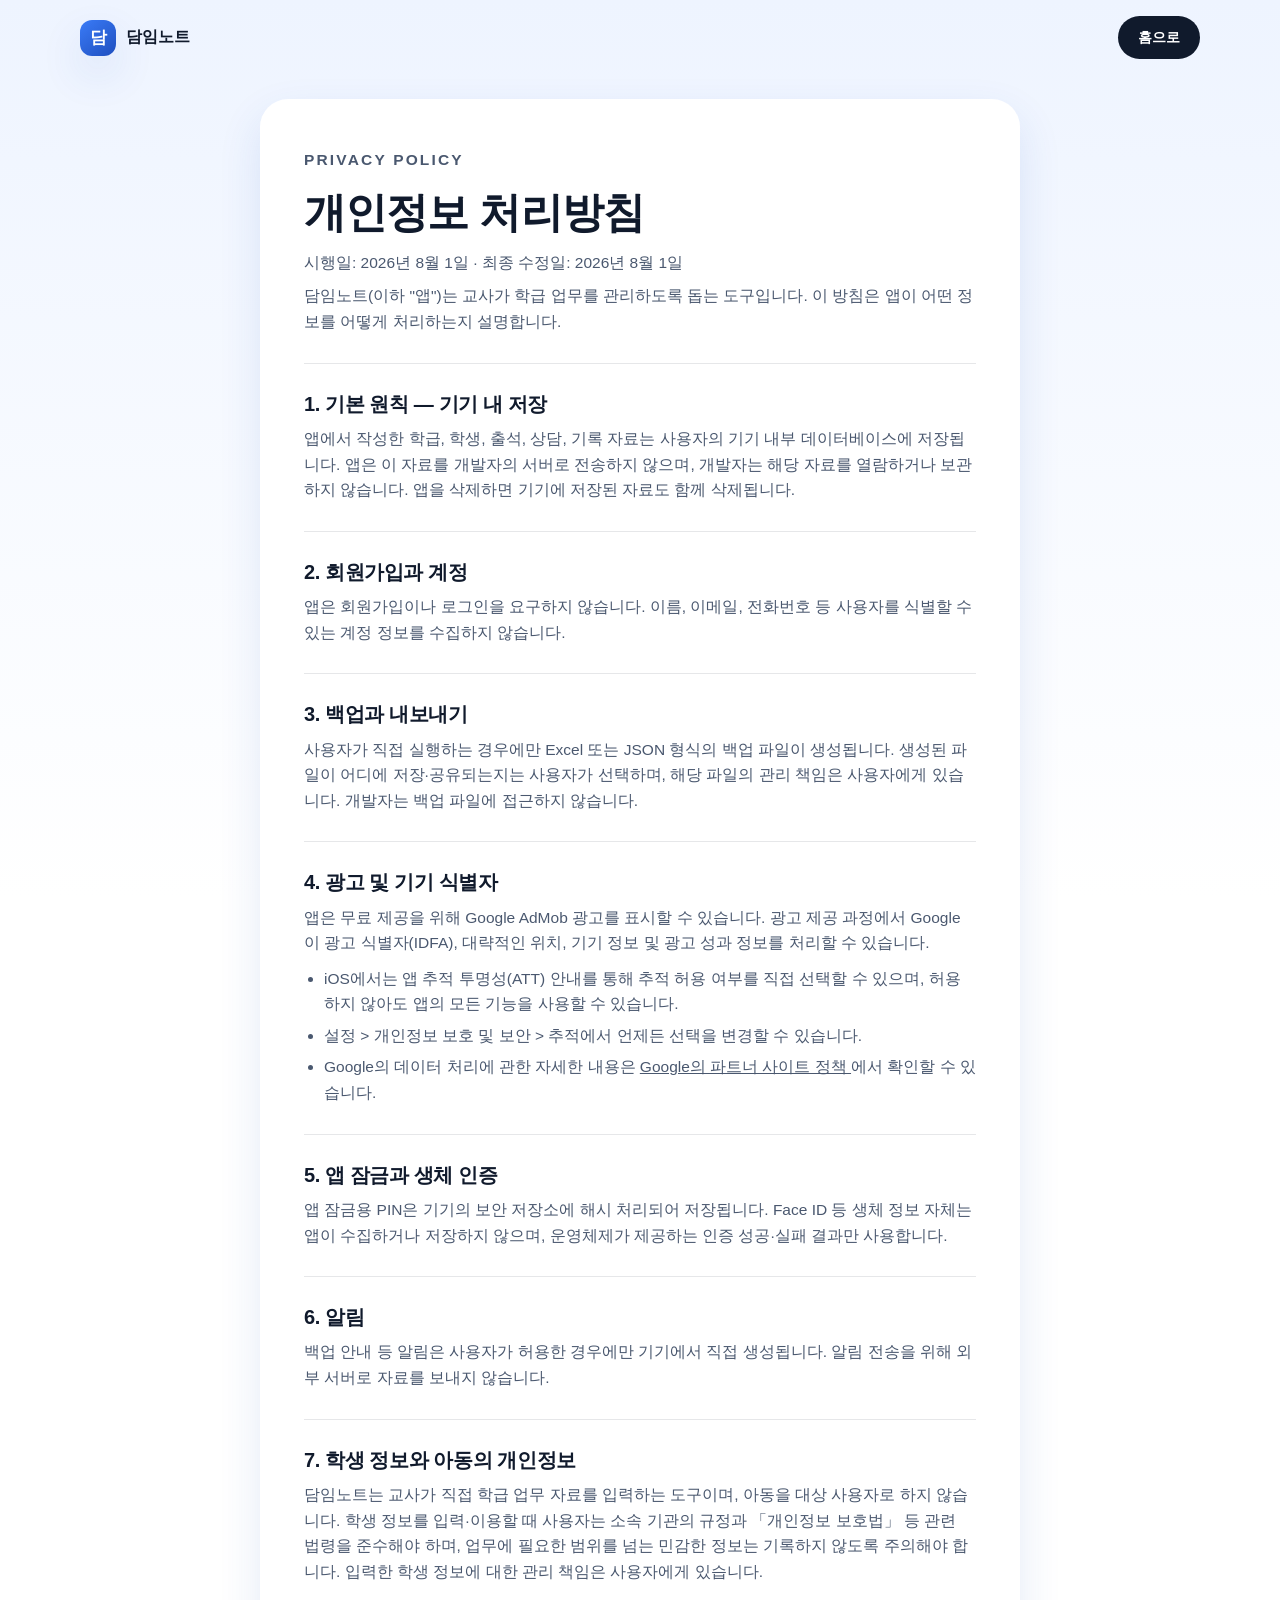
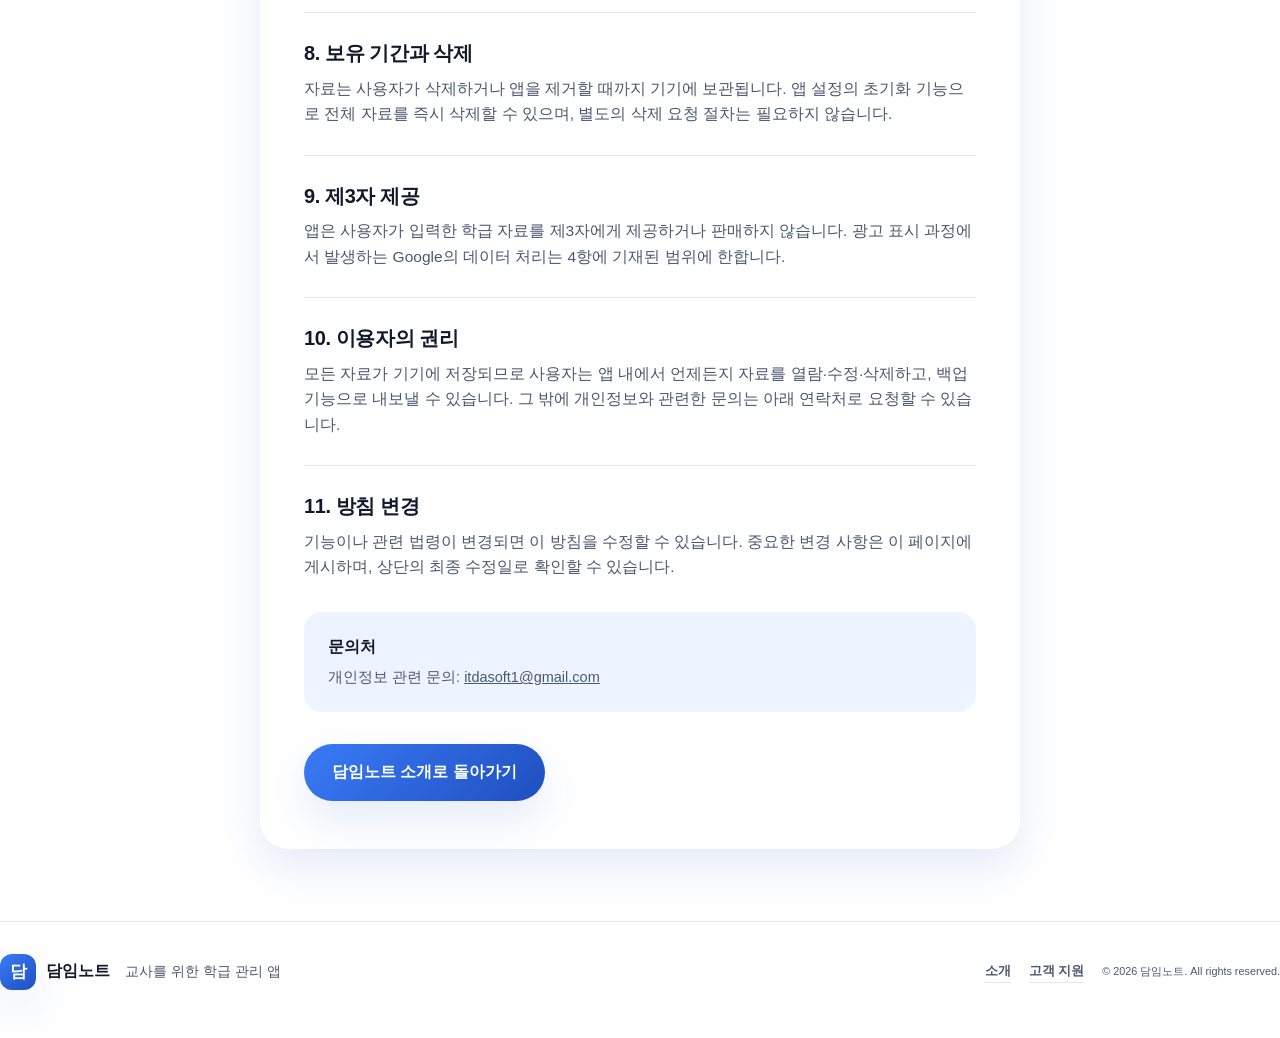
==== privacy.html @ 24513dba "담임노트 랜딩 페이지와 App Store 제출 자료 추가" ====
<!doctype html>
<html lang="ko">
  <head>
    <meta charset="utf-8" />
    <meta name="viewport" content="width=device-width, initial-scale=1" />
    <meta name="theme-color" content="#eef4ff" />
    <meta name="color-scheme" content="light" />
    <title>개인정보 처리방침 — 담임노트</title>
    <meta name="description" content="담임노트 앱의 개인정보 처리방침입니다." />
    <link rel="canonical" href="https://isaackim545.github.io/ClassManager-iOS/privacy.html" />
    <meta property="og:type" content="article" />
    <meta property="og:locale" content="ko_KR" />
    <meta property="og:title" content="개인정보 처리방침 — 담임노트" />
    <meta property="og:description" content="담임노트 앱의 개인정보 처리방침입니다." />
    <link
      rel="icon"
      href="data:image/svg+xml,%3Csvg xmlns='http://www.w3.org/2000/svg' viewBox='0 0 64 64'%3E%3Crect width='64' height='64' rx='16' fill='%233A7BF7'/%3E%3Ctext x='32' y='44' font-size='34' font-family='sans-serif' font-weight='700' fill='white' text-anchor='middle'%3E%EB%8B%B4%3C/text%3E%3C/svg%3E"
    />
    <link rel="stylesheet" href="./styles.css" />
  </head>
  <body class="legal-body">
    <a class="skip-link" href="#policy">본문으로 건너뛰기</a>

    <header class="site-header legal-header">
      <a class="brand" href="./index.html" aria-label="담임노트 홈">
        <span class="brand-mark" aria-hidden="true">담</span>
        <span class="brand-name">담임노트</span>
      </a>
      <a class="header-cta" href="./index.html">홈으로</a>
    </header>

    <main class="legal-shell" id="policy">
      <p class="eyebrow">Privacy policy</p>
      <h1>개인정보 처리방침</h1>
      <p class="legal-updated">시행일: 2026년 8월 1일 · 최종 수정일: 2026년 8월 1일</p>
      <p>
        담임노트(이하 "앱")는 교사가 학급 업무를 관리하도록 돕는 도구입니다. 이
        방침은 앱이 어떤 정보를 어떻게 처리하는지 설명합니다.
      </p>

      <section>
        <h2>1. 기본 원칙 — 기기 내 저장</h2>
        <p>
          앱에서 작성한 학급, 학생, 출석, 상담, 기록 자료는 사용자의 기기 내부
          데이터베이스에 저장됩니다. 앱은 이 자료를 개발자의 서버로 전송하지
          않으며, 개발자는 해당 자료를 열람하거나 보관하지 않습니다. 앱을
          삭제하면 기기에 저장된 자료도 함께 삭제됩니다.
        </p>
      </section>

      <section>
        <h2>2. 회원가입과 계정</h2>
        <p>
          앱은 회원가입이나 로그인을 요구하지 않습니다. 이름, 이메일, 전화번호 등
          사용자를 식별할 수 있는 계정 정보를 수집하지 않습니다.
        </p>
      </section>

      <section>
        <h2>3. 백업과 내보내기</h2>
        <p>
          사용자가 직접 실행하는 경우에만 Excel 또는 JSON 형식의 백업 파일이
          생성됩니다. 생성된 파일이 어디에 저장·공유되는지는 사용자가 선택하며,
          해당 파일의 관리 책임은 사용자에게 있습니다. 개발자는 백업 파일에
          접근하지 않습니다.
        </p>
      </section>

      <section>
        <h2>4. 광고 및 기기 식별자</h2>
        <p>
          앱은 무료 제공을 위해 Google AdMob 광고를 표시할 수 있습니다. 광고
          제공 과정에서 Google이 광고 식별자(IDFA), 대략적인 위치, 기기 정보 및
          광고 성과 정보를 처리할 수 있습니다.
        </p>
        <ul>
          <li>
            iOS에서는 앱 추적 투명성(ATT) 안내를 통해 추적 허용 여부를 직접
            선택할 수 있으며, 허용하지 않아도 앱의 모든 기능을 사용할 수
            있습니다.
          </li>
          <li>
            설정 &gt; 개인정보 보호 및 보안 &gt; 추적에서 언제든 선택을 변경할 수
            있습니다.
          </li>
          <li>
            Google의 데이터 처리에 관한 자세한 내용은
            <a href="https://policies.google.com/technologies/partner-sites">
              Google의 파트너 사이트 정책
            </a>
            에서 확인할 수 있습니다.
          </li>
        </ul>
      </section>

      <section>
        <h2>5. 앱 잠금과 생체 인증</h2>
        <p>
          앱 잠금용 PIN은 기기의 보안 저장소에 해시 처리되어 저장됩니다. Face ID
          등 생체 정보 자체는 앱이 수집하거나 저장하지 않으며, 운영체제가
          제공하는 인증 성공·실패 결과만 사용합니다.
        </p>
      </section>

      <section>
        <h2>6. 알림</h2>
        <p>
          백업 안내 등 알림은 사용자가 허용한 경우에만 기기에서 직접 생성됩니다.
          알림 전송을 위해 외부 서버로 자료를 보내지 않습니다.
        </p>
      </section>

      <section>
        <h2>7. 학생 정보와 아동의 개인정보</h2>
        <p>
          담임노트는 교사가 직접 학급 업무 자료를 입력하는 도구이며, 아동을 대상
          사용자로 하지 않습니다. 학생 정보를 입력·이용할 때 사용자는 소속 기관의
          규정과 「개인정보 보호법」 등 관련 법령을 준수해야 하며, 업무에 필요한
          범위를 넘는 민감한 정보는 기록하지 않도록 주의해야 합니다. 입력한 학생
          정보에 대한 관리 책임은 사용자에게 있습니다.
        </p>
      </section>

      <section>
        <h2>8. 보유 기간과 삭제</h2>
        <p>
          자료는 사용자가 삭제하거나 앱을 제거할 때까지 기기에 보관됩니다. 앱
          설정의 초기화 기능으로 전체 자료를 즉시 삭제할 수 있으며, 별도의 삭제
          요청 절차는 필요하지 않습니다.
        </p>
      </section>

      <section>
        <h2>9. 제3자 제공</h2>
        <p>
          앱은 사용자가 입력한 학급 자료를 제3자에게 제공하거나 판매하지
          않습니다. 광고 표시 과정에서 발생하는 Google의 데이터 처리는 4항에
          기재된 범위에 한합니다.
        </p>
      </section>

      <section>
        <h2>10. 이용자의 권리</h2>
        <p>
          모든 자료가 기기에 저장되므로 사용자는 앱 내에서 언제든지 자료를
          열람·수정·삭제하고, 백업 기능으로 내보낼 수 있습니다. 그 밖에 개인정보와
          관련한 문의는 아래 연락처로 요청할 수 있습니다.
        </p>
      </section>

      <section>
        <h2>11. 방침 변경</h2>
        <p>
          기능이나 관련 법령이 변경되면 이 방침을 수정할 수 있습니다. 중요한 변경
          사항은 이 페이지에 게시하며, 상단의 최종 수정일로 확인할 수 있습니다.
        </p>
      </section>

      <aside class="legal-note">
        <strong>문의처</strong>
        <p>
          개인정보 관련 문의: <a href="mailto:itdasoft1@gmail.com">itdasoft1@gmail.com</a>
        </p>
      </aside>

      <a class="button button-primary legal-back" href="./index.html">
        담임노트 소개로 돌아가기
      </a>
    </main>

    <footer class="site-footer">
      <div class="brand">
        <span class="brand-mark" aria-hidden="true">담</span>
        <span class="brand-name">담임노트</span>
      </div>
      <p class="footer-tagline">교사를 위한 학급 관리 앱</p>
      <div class="footer-meta">
        <a href="./index.html">소개</a>
        <a href="./support.html">고객 지원</a>
        <small>© 2026 담임노트. All rights reserved.</small>
      </div>
    </footer>
  </body>
</html>
---- styles.css ----
/* 담임노트 랜딩 페이지 — 외부 리소스 의존 없음 */

:root {
  --blue: #3a7bf7;
  --blue-dark: #1f4fbf;
  --blue-soft: #eef4ff;
  --mint: #35c6a8;
  --lilac: #8b7cf6;
  --ink: #101a2c;
  --ink-soft: #4a586f;
  --line: rgba(16, 26, 44, 0.1);
  --white: #ffffff;
  --radius-lg: 28px;
  --radius-md: 18px;
  --shadow-soft: 0 18px 44px rgba(31, 79, 191, 0.12);
  --shadow-lift: 0 26px 60px rgba(31, 79, 191, 0.18);
  --shell: min(1120px, 100% - 48px);
}

* {
  box-sizing: border-box;
}

html {
  scroll-behavior: smooth;
}

body {
  margin: 0;
  color: var(--ink);
  background: linear-gradient(180deg, var(--blue-soft) 0%, #ffffff 42%, #f7f9ff 100%);
  font-family:
    'Pretendard', 'Apple SD Gothic Neo', -apple-system, BlinkMacSystemFont, 'Segoe UI',
    'Noto Sans KR', 'Malgun Gothic', sans-serif;
  line-height: 1.65;
  -webkit-font-smoothing: antialiased;
}

body.menu-open {
  overflow: hidden;
}

img {
  max-width: 100%;
}

h1,
h2,
h3 {
  margin: 0;
  line-height: 1.22;
  letter-spacing: -0.02em;
  font-weight: 700;
}

p {
  margin: 0;
}

a {
  color: inherit;
}

em {
  font-style: normal;
  color: var(--blue);
}

.visually-hidden {
  position: absolute;
  width: 1px;
  height: 1px;
  margin: -1px;
  padding: 0;
  overflow: hidden;
  clip: rect(0 0 0 0);
  white-space: nowrap;
  border: 0;
}

.skip-link {
  position: fixed;
  z-index: 100;
  top: 12px;
  left: 12px;
  padding: 10px 16px;
  border-radius: 10px;
  color: #fff;
  background: var(--blue-dark);
  text-decoration: none;
  font-weight: 600;
  transform: translateY(-160%);
  transition: transform 0.2s ease;
}

.skip-link:focus-visible {
  transform: translateY(0);
}

:focus-visible {
  outline: 3px solid var(--blue-dark);
  outline-offset: 3px;
  border-radius: 6px;
}

.shell {
  width: var(--shell);
  margin-inline: auto;
}

/* ---------- header ---------- */

.site-header {
  position: sticky;
  top: 0;
  z-index: 50;
  display: flex;
  align-items: center;
  gap: 20px;
  width: var(--shell);
  margin: 0 auto;
  padding: 16px 0;
  background: transparent;
  transition: background 0.25s ease, box-shadow 0.25s ease, padding 0.25s ease;
}

.site-header.is-scrolled {
  padding: 10px 20px;
  margin-top: 8px;
  border-radius: 999px;
  background: rgba(255, 255, 255, 0.86);
  backdrop-filter: blur(14px);
  box-shadow: 0 10px 30px rgba(16, 26, 44, 0.08);
}

.brand {
  display: inline-flex;
  align-items: center;
  gap: 10px;
  font-weight: 700;
  text-decoration: none;
  letter-spacing: -0.01em;
}

.brand-mark {
  display: grid;
  place-items: center;
  width: 36px;
  height: 36px;
  border-radius: 12px;
  color: #fff;
  background: linear-gradient(140deg, var(--blue) 0%, var(--blue-dark) 100%);
  font-size: 17px;
  box-shadow: var(--shadow-soft);
}

.site-nav {
  display: flex;
  gap: 26px;
  margin-left: auto;
  font-size: 15px;
  font-weight: 500;
  color: var(--ink-soft);
}

.site-nav a {
  text-decoration: none;
  padding-bottom: 2px;
  border-bottom: 2px solid transparent;
  transition: color 0.2s ease, border-color 0.2s ease;
}

.site-nav a:hover {
  color: var(--blue);
  border-color: var(--blue);
}

.header-cta {
  padding: 10px 20px;
  border-radius: 999px;
  color: #fff;
  background: var(--ink);
  font-size: 14px;
  font-weight: 600;
  text-decoration: none;
  white-space: nowrap;
  transition: transform 0.2s ease, background 0.2s ease;
}

.header-cta:hover {
  background: var(--blue-dark);
  transform: translateY(-1px);
}

.menu-toggle {
  display: none;
  flex-direction: column;
  justify-content: center;
  gap: 6px;
  width: 42px;
  height: 42px;
  padding: 0 10px;
  border: 1px solid var(--line);
  border-radius: 12px;
  background: rgba(255, 255, 255, 0.7);
  cursor: pointer;
}

.menu-toggle span {
  display: block;
  height: 2px;
  border-radius: 2px;
  background: var(--ink);
  transition: transform 0.2s ease, opacity 0.2s ease;
}

.menu-toggle[aria-expanded='true'] span:first-child {
  transform: translateY(4px) rotate(45deg);
}

.menu-toggle[aria-expanded='true'] span:last-child {
  transform: translateY(-4px) rotate(-45deg);
}

.mobile-menu {
  position: absolute;
  top: calc(100% + 8px);
  left: 0;
  right: 0;
  display: flex;
  flex-direction: column;
  gap: 4px;
  padding: 12px;
  border-radius: 20px;
  background: #fff;
  box-shadow: var(--shadow-lift);
}

.mobile-menu[hidden] {
  display: none;
}

.mobile-menu a {
  padding: 12px 14px;
  border-radius: 12px;
  font-weight: 600;
  text-decoration: none;
}

.mobile-menu a:hover {
  background: var(--blue-soft);
}

.mobile-menu .mobile-cta {
  margin-top: 4px;
  color: #fff;
  background: var(--ink);
  text-align: center;
}

/* ---------- shared bits ---------- */

.eyebrow {
  margin-bottom: 14px;
  color: var(--blue);
  font-size: 13px;
  font-weight: 700;
  letter-spacing: 0.14em;
  text-transform: uppercase;
}

.lead,
.section-description {
  color: var(--ink-soft);
  font-size: 17px;
}

.button {
  display: inline-flex;
  align-items: center;
  gap: 8px;
  padding: 15px 28px;
  border-radius: 999px;
  font-weight: 600;
  text-decoration: none;
  transition: transform 0.2s ease, box-shadow 0.2s ease, background 0.2s ease;
}

.button-primary {
  color: #fff;
  background: linear-gradient(135deg, var(--blue) 0%, var(--blue-dark) 100%);
  box-shadow: var(--shadow-soft);
}

.button-primary:hover {
  transform: translateY(-2px);
  box-shadow: var(--shadow-lift);
}

.button-light {
  color: var(--ink);
  background: #fff;
  box-shadow: var(--shadow-soft);
}

.button-light:hover {
  transform: translateY(-2px);
}

.text-link {
  display: inline-flex;
  align-items: center;
  gap: 6px;
  color: var(--blue-dark);
  font-weight: 600;
  text-decoration: none;
  border-bottom: 2px solid rgba(58, 123, 247, 0.3);
  padding-bottom: 2px;
}

.text-link:hover {
  border-color: var(--blue);
}

.arrow {
  transition: transform 0.2s ease;
}

.button:hover .arrow,
.text-link:hover .arrow {
  transform: translateX(3px);
}

.reveal {
  opacity: 0;
  transform: translateY(26px);
  transition: opacity 0.6s ease, transform 0.6s ease;
}

.reveal.is-visible,
.no-js .reveal {
  opacity: 1;
  transform: none;
}

/* ---------- hero ---------- */

.hero {
  display: grid;
  grid-template-columns: 1.05fr 0.95fr;
  align-items: center;
  gap: 56px;
  padding: 72px 0 96px;
}

.hero h1 {
  font-size: clamp(40px, 6vw, 68px);
  margin-bottom: 22px;
}

.hero h1 .accent {
  color: var(--blue);
}

.hero .lead {
  max-width: 30em;
}

.hero-actions {
  display: flex;
  flex-wrap: wrap;
  align-items: center;
  gap: 16px;
  margin: 32px 0 30px;
  scroll-margin-top: 100px;
}

.action-note {
  color: var(--ink-soft);
  font-size: 14px;
}

.hero-proof {
  display: flex;
  flex-wrap: wrap;
  gap: 12px;
  margin: 0;
  padding: 0;
  list-style: none;
}

.hero-proof li {
  display: inline-flex;
  align-items: center;
  gap: 8px;
  padding: 9px 16px;
  border: 1px solid var(--line);
  border-radius: 999px;
  background: rgba(255, 255, 255, 0.7);
  font-size: 14px;
  color: var(--ink-soft);
}

.hero-proof b {
  color: var(--blue);
}

/* phone mockup */

.hero-visual {
  position: relative;
  display: grid;
  place-items: center;
  min-height: 560px;
}

.glow {
  position: absolute;
  inset: 8% 4%;
  border-radius: 50%;
  background: radial-gradient(circle at 50% 40%, rgba(58, 123, 247, 0.32), transparent 66%);
  filter: blur(18px);
}

.phone {
  position: relative;
  width: 290px;
  padding: 12px;
  border-radius: 44px;
  background: linear-gradient(160deg, #1b2740 0%, #0d1424 100%);
  box-shadow: var(--shadow-lift);
}

.phone-notch {
  position: absolute;
  top: 18px;
  left: 50%;
  transform: translateX(-50%);
  width: 96px;
  height: 22px;
  border-radius: 999px;
  background: #0d1424;
  z-index: 2;
}

.phone-screen {
  position: relative;
  height: 520px;
  padding: 52px 20px 20px;
  border-radius: 34px;
  background: linear-gradient(180deg, #f4f8ff 0%, #ffffff 40%);
  overflow: hidden;
}

.mock-date {
  color: var(--ink-soft);
  font-size: 12px;
}

.mock-title {
  margin: 2px 0 16px;
  font-size: 22px;
  font-weight: 700;
}

.mock-stats {
  display: flex;
  gap: 8px;
  margin-bottom: 18px;
}

.mock-stat {
  flex: 1;
  display: flex;
  flex-direction: column;
  padding: 12px 10px;
  border-radius: 16px;
  background: var(--blue-soft);
  font-size: 11px;
  color: var(--ink-soft);
}

.mock-stat b {
  font-size: 19px;
  color: var(--blue-dark);
}

.mock-card {
  display: flex;
  align-items: center;
  gap: 12px;
  margin-bottom: 10px;
  padding: 14px;
  border: 1px solid var(--line);
  border-radius: 16px;
  background: #fff;
  box-shadow: 0 6px 16px rgba(16, 26, 44, 0.05);
}

.mock-card span:last-child {
  display: flex;
  flex-direction: column;
}

.mock-card strong {
  font-size: 13px;
}

.mock-card small {
  color: var(--ink-soft);
  font-size: 11px;
}

.mock-dot {
  width: 34px;
  height: 34px;
  border-radius: 12px;
  background: var(--blue);
  flex: none;
}

.mock-dot.blue {
  background: var(--blue);
}

.mock-dot.mint {
  background: var(--mint);
}

.mock-dot.lilac {
  background: var(--lilac);
}

.mock-tabs {
  position: absolute;
  left: 20px;
  right: 20px;
  bottom: 18px;
  display: flex;
  justify-content: space-between;
  padding: 12px 16px;
  border-radius: 20px;
  background: #fff;
  box-shadow: 0 -4px 18px rgba(16, 26, 44, 0.07);
}

.mock-tabs span {
  width: 22px;
  height: 6px;
  border-radius: 999px;
  background: #dfe6f3;
}

.mock-tabs span.is-active {
  background: var(--blue);
}

.float {
  position: absolute;
  display: flex;
  align-items: center;
  gap: 10px;
  padding: 12px 16px;
  border-radius: 16px;
  background: rgba(255, 255, 255, 0.94);
  backdrop-filter: blur(8px);
  box-shadow: var(--shadow-soft);
  animation: bob 5s ease-in-out infinite;
}

.float span:last-child {
  display: flex;
  flex-direction: column;
}

.float strong {
  font-size: 13px;
}

.float small {
  color: var(--ink-soft);
  font-size: 11px;
}

.float-icon {
  display: grid;
  place-items: center;
  width: 30px;
  height: 30px;
  border-radius: 10px;
  color: #fff;
  background: var(--blue);
  font-size: 14px;
}

.float-icon.mint {
  background: var(--mint);
}

.float-top {
  top: 8%;
  right: 0;
}

.float-bottom {
  bottom: 8%;
  left: 0;
  animation-delay: 1.2s;
}

@keyframes bob {
  0%,
  100% {
    transform: translateY(0);
  }
  50% {
    transform: translateY(-10px);
  }
}

/* ---------- intro ---------- */

.intro {
  display: grid;
  grid-template-columns: 1fr 1fr;
  gap: 48px;
  align-items: end;
  padding: 40px 0 24px;
}

.intro h2 {
  font-size: clamp(30px, 3.6vw, 44px);
}

/* ---------- features ---------- */

.features {
  display: grid;
  grid-template-columns: repeat(3, 1fr);
  gap: 22px;
  padding: 56px 0;
}

.card {
  position: relative;
  padding: 34px 28px 30px;
  border-radius: var(--radius-lg);
  background: #fff;
  box-shadow: var(--shadow-soft);
  transition: transform 0.25s ease, box-shadow 0.25s ease;
}

.card:hover {
  transform: translateY(-5px);
  box-shadow: var(--shadow-lift);
}

.card h3 {
  margin: 18px 0 10px;
  font-size: 21px;
}

.card p {
  color: var(--ink-soft);
  font-size: 15px;
}

.card-number {
  position: absolute;
  top: 24px;
  right: 26px;
  font-size: 13px;
  font-weight: 700;
  color: rgba(16, 26, 44, 0.22);
}

.card-icon {
  display: grid;
  place-items: center;
  width: 52px;
  height: 52px;
  border-radius: 18px;
  font-size: 22px;
  color: #fff;
}

.card-blue .card-icon {
  background: linear-gradient(140deg, var(--blue), var(--blue-dark));
}

.card-lilac .card-icon {
  background: linear-gradient(140deg, #a99bff, var(--lilac));
}

.card-mint .card-icon {
  background: linear-gradient(140deg, #5fd9bf, var(--mint));
}

/* ---------- panels ---------- */

.panels {
  display: grid;
  grid-template-columns: 1fr 1fr;
  gap: 22px;
  padding: 40px 0 56px;
}

.panel {
  position: relative;
  padding: 44px 38px;
  border-radius: var(--radius-lg);
  overflow: hidden;
}

.panel h2 {
  margin-bottom: 16px;
  font-size: clamp(26px, 2.6vw, 34px);
}

.panel p {
  font-size: 15px;
}

.panel-dark {
  color: #fff;
  background: linear-gradient(150deg, #1f2f4d 0%, #101a2c 100%);
}

.panel-dark .eyebrow {
  color: #8fb6ff;
}

.panel-dark em {
  color: #8fb6ff;
}

.panel-dark p {
  color: rgba(255, 255, 255, 0.76);
}

.panel-doodle {
  position: absolute;
  right: 26px;
  bottom: 18px;
  font-size: 30px;
  letter-spacing: 8px;
  color: rgba(255, 255, 255, 0.16);
}

.panel-light {
  background: #fff;
  box-shadow: var(--shadow-soft);
}

.panel-light p {
  color: var(--ink-soft);
}

.badges {
  display: flex;
  flex-wrap: wrap;
  gap: 8px;
  margin-top: 22px;
}

.badges span {
  padding: 7px 14px;
  border-radius: 999px;
  background: var(--blue-soft);
  color: var(--blue-dark);
  font-size: 13px;
  font-weight: 600;
}

/* ---------- trust ---------- */

.trust {
  display: grid;
  grid-template-columns: 1fr 1fr;
  gap: 48px;
  padding: 56px 0;
  scroll-margin-top: 100px;
}

.trust h2 {
  font-size: clamp(28px, 3.2vw, 40px);
}

.trust-copy {
  display: flex;
  flex-direction: column;
  align-items: flex-start;
  gap: 20px;
  color: var(--ink-soft);
  font-size: 16px;
}

/* ---------- closing ---------- */

.closing {
  display: grid;
  justify-items: center;
  gap: 24px;
  margin: 40px auto 72px;
  padding: 72px 32px;
  border-radius: 36px;
  text-align: center;
  color: #fff;
  background: linear-gradient(140deg, var(--blue) 0%, var(--blue-dark) 100%);
  box-shadow: var(--shadow-lift);
}

.closing .eyebrow,
.closing em {
  color: rgba(255, 255, 255, 0.78);
}

.closing h2 {
  font-size: clamp(30px, 4vw, 46px);
}

/* ---------- footer ---------- */

.site-footer {
  display: flex;
  flex-wrap: wrap;
  align-items: center;
  gap: 16px;
  padding: 32px 0 48px;
  border-top: 1px solid var(--line);
}

.footer-tagline {
  color: var(--ink-soft);
  font-size: 14px;
}

.footer-meta {
  display: flex;
  align-items: center;
  gap: 18px;
  margin-left: auto;
  color: var(--ink-soft);
  font-size: 13px;
}

.footer-meta a {
  font-weight: 600;
  text-decoration: none;
  border-bottom: 1px solid var(--line);
}

.footer-meta a:hover {
  color: var(--blue);
}

/* ---------- legal page ---------- */

.legal-body {
  background: linear-gradient(180deg, var(--blue-soft) 0%, #ffffff 34%);
}

.legal-header {
  justify-content: space-between;
}

.legal-shell {
  width: min(760px, 100% - 48px);
  margin: 24px auto 72px;
  padding: 48px 44px;
  border-radius: var(--radius-lg);
  background: #fff;
  box-shadow: var(--shadow-soft);
}

.legal-shell h1 {
  font-size: clamp(30px, 4vw, 42px);
}

.legal-updated {
  margin: 12px 0 8px;
  color: var(--ink-soft);
  font-size: 14px;
}

.legal-shell section {
  padding-top: 28px;
  border-top: 1px solid var(--line);
  margin-top: 28px;
}

.legal-shell h2 {
  margin-bottom: 10px;
  font-size: 20px;
}

.legal-shell p,
.legal-shell li {
  color: var(--ink-soft);
  font-size: 15.5px;
}

.legal-shell ul {
  margin: 10px 0 0;
  padding-left: 20px;
}

.legal-shell li {
  margin-bottom: 6px;
}

.legal-note {
  margin-top: 32px;
  padding: 22px 24px;
  border-radius: var(--radius-md);
  background: var(--blue-soft);
}

.legal-note strong {
  display: block;
  margin-bottom: 6px;
}

.legal-note p {
  color: var(--ink-soft);
  font-size: 14.5px;
}

.legal-back {
  margin-top: 32px;
}

/* ---------- responsive ---------- */

@media (max-width: 960px) {
  :root {
    --shell: min(1120px, 100% - 32px);
  }

  .site-header {
    position: relative;
  }

  .site-nav,
  .header-cta {
    display: none;
  }

  .menu-toggle {
    display: flex;
    margin-left: auto;
  }

  .hero,
  .intro,
  .features,
  .panels,
  .trust {
    grid-template-columns: 1fr;
  }

  .hero {
    padding: 40px 0 64px;
    gap: 40px;
  }

  .hero-visual {
    min-height: 520px;
  }

  .intro {
    gap: 20px;
    align-items: start;
  }
}

@media (max-width: 640px) {
  .legal-shell {
    padding: 32px 24px;
  }

  .panel {
    padding: 32px 24px;
  }

  .closing {
    padding: 52px 22px;
  }

  .float-top {
    right: -6px;
  }

  .float-bottom {
    left: -6px;
  }

  .footer-meta {
    margin-left: 0;
    flex-direction: column;
    align-items: flex-start;
    gap: 6px;
  }
}

@media (prefers-reduced-motion: reduce) {
  html {
    scroll-behavior: auto;
  }

  *,
  *::before,
  *::after {
    animation-duration: 0.001ms !important;
    animation-iteration-count: 1 !important;
    transition-duration: 0.001ms !important;
  }

  .reveal {
    opacity: 1;
    transform: none;
  }
}
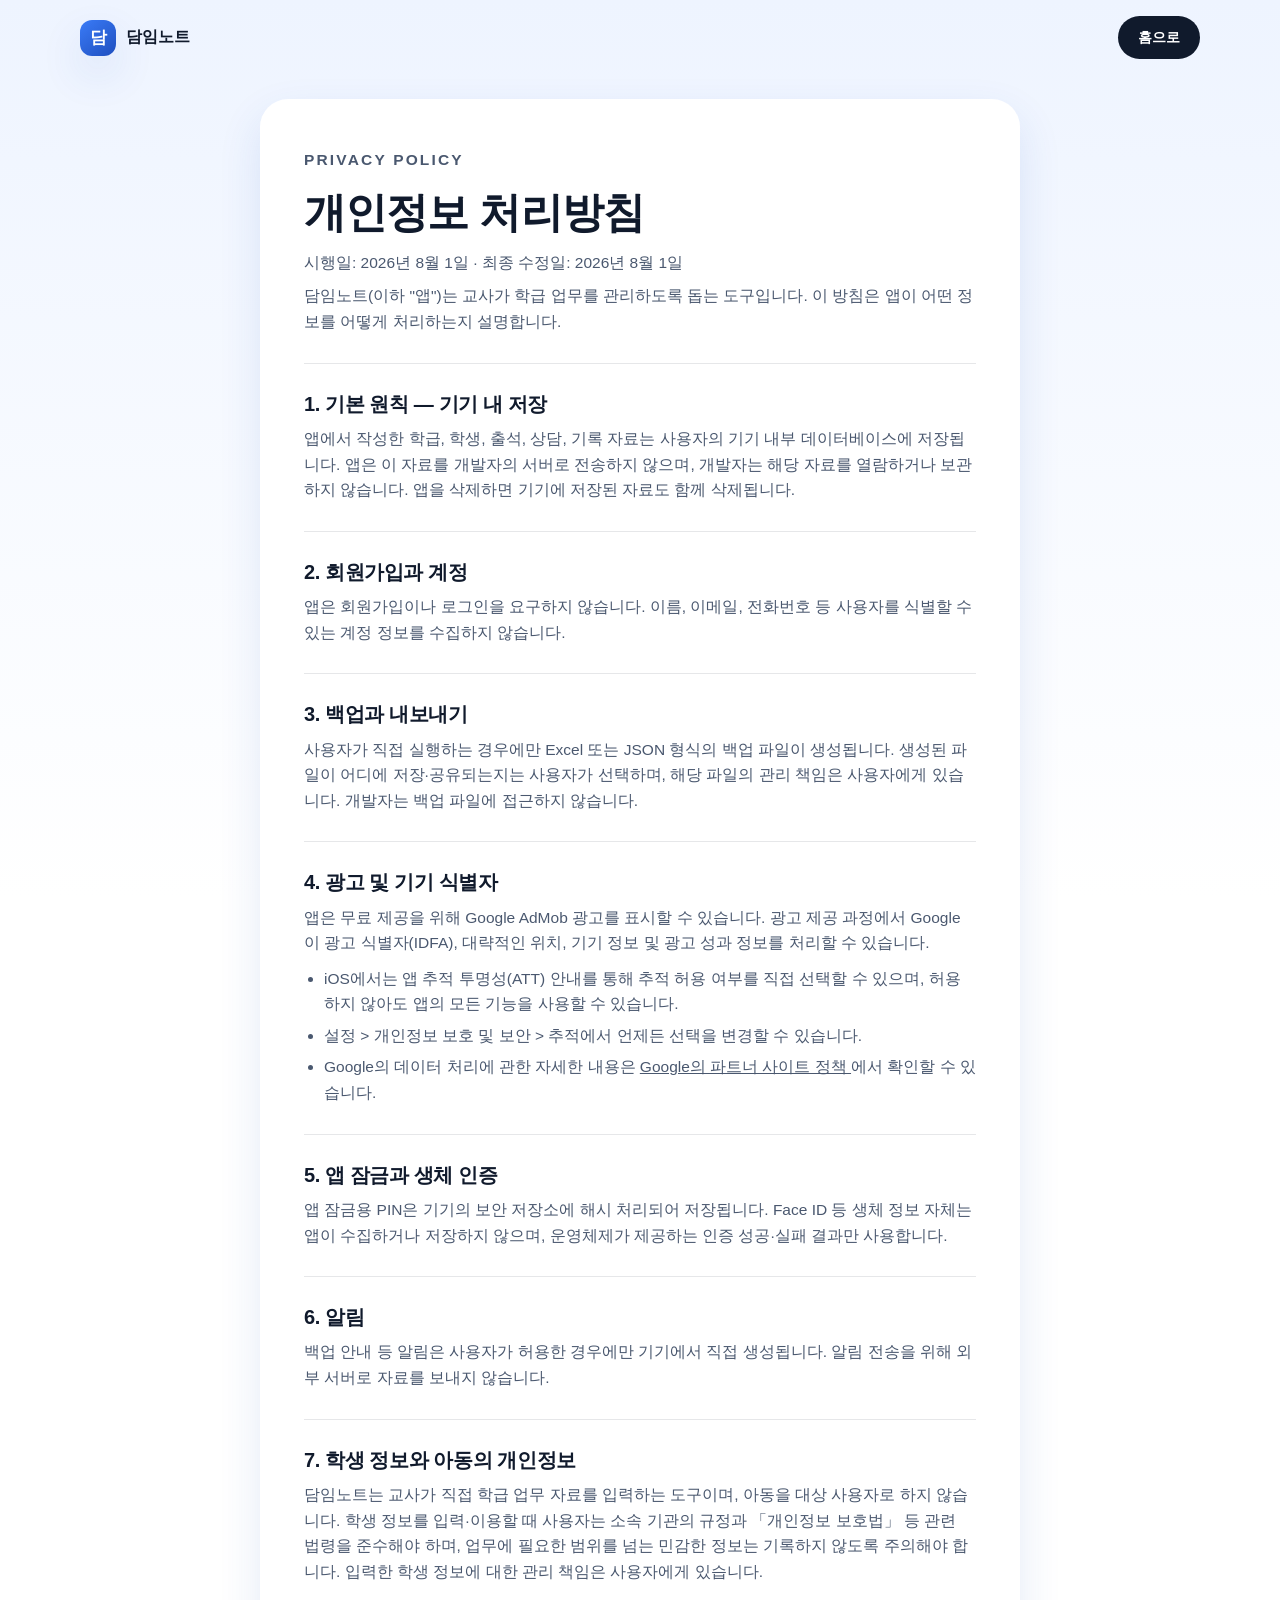
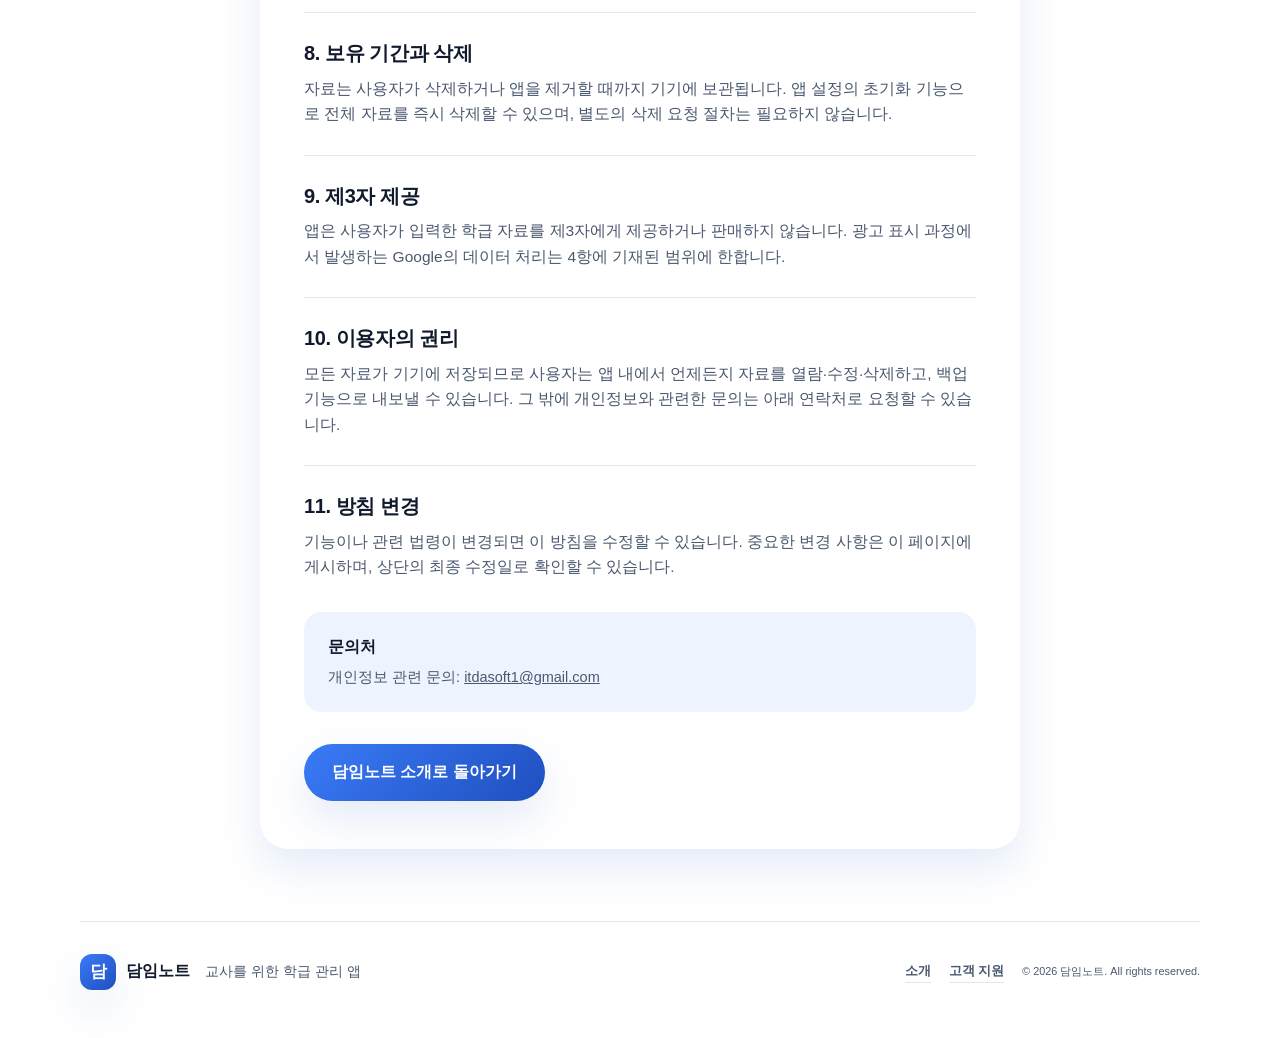
==== commit 159af0dd: "사이트 업데이트 (2026-08-01 21:32)" ====
--- a/privacy.html
+++ b/privacy.html
@@ -168,7 +168,7 @@
       </a>
     </main>
 
-    <footer class="site-footer">
+    <footer class="site-footer shell">
       <div class="brand">
         <span class="brand-mark" aria-hidden="true">담</span>
         <span class="brand-name">담임노트</span>
--- a/styles.css
+++ b/styles.css
@@ -937,10 +937,6 @@
     --shell: min(1120px, 100% - 32px);
   }
 
-  .site-header {
-    position: relative;
-  }
-
   .site-nav,
   .header-cta {
     display: none;
@@ -948,6 +944,13 @@
 
   .menu-toggle {
     display: flex;
+    margin-left: auto;
+  }
+
+  /* 처리방침·지원 페이지에는 햄버거 메뉴가 없으므로
+     모바일에서도 '홈으로' 버튼을 그대로 보여줍니다. */
+  .legal-header .header-cta {
+    display: inline-block;
     margin-left: auto;
   }
 
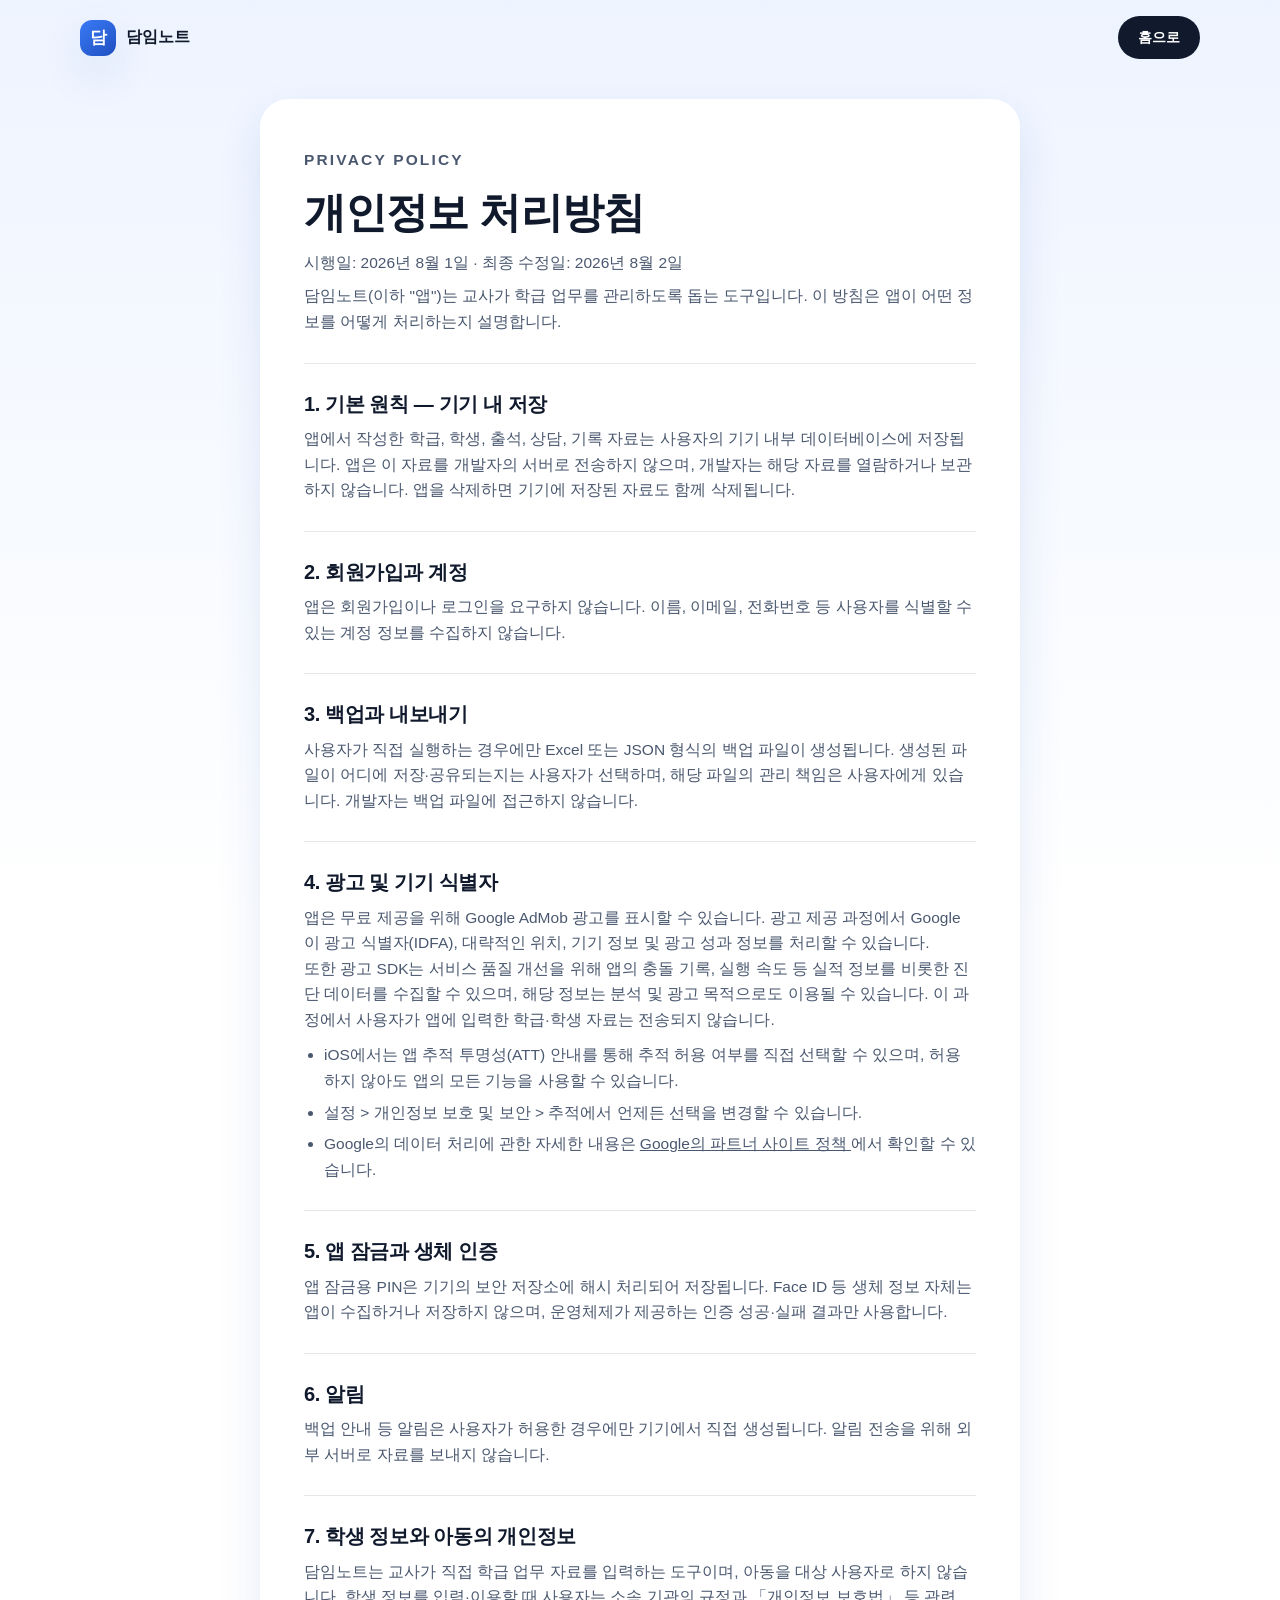
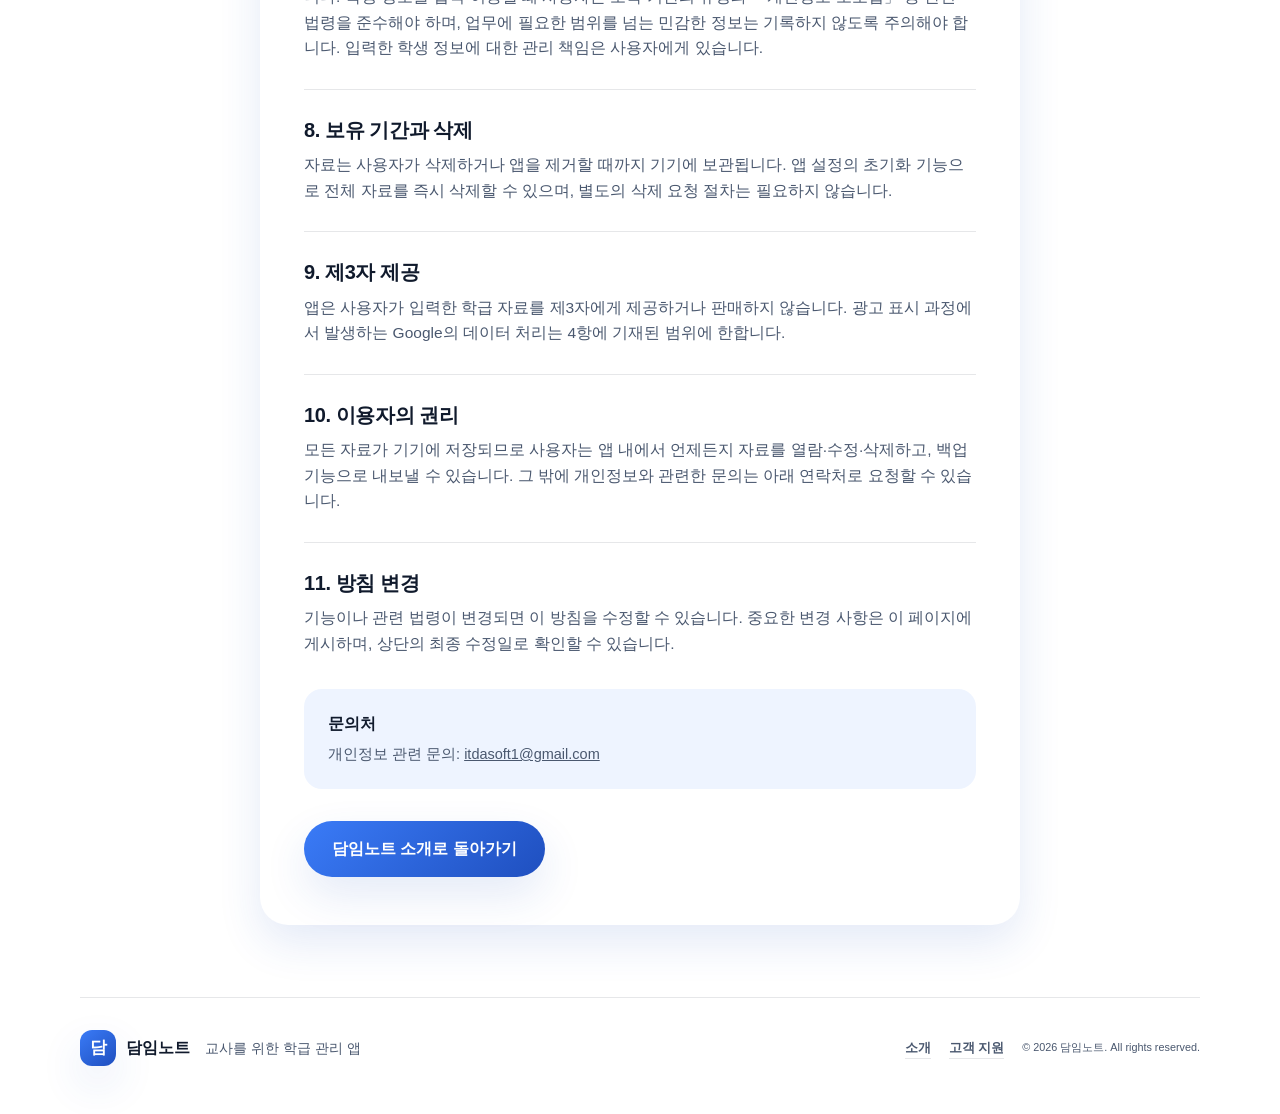
==== commit ebedf965: "개인정보 처리방침에 진단 데이터 수집 문구 추가" ====
--- a/privacy.html
+++ b/privacy.html
@@ -32,7 +32,7 @@
     <main class="legal-shell" id="policy">
       <p class="eyebrow">Privacy policy</p>
       <h1>개인정보 처리방침</h1>
-      <p class="legal-updated">시행일: 2026년 8월 1일 · 최종 수정일: 2026년 8월 1일</p>
+      <p class="legal-updated">시행일: 2026년 8월 1일 · 최종 수정일: 2026년 8월 2일</p>
       <p>
         담임노트(이하 "앱")는 교사가 학급 업무를 관리하도록 돕는 도구입니다. 이
         방침은 앱이 어떤 정보를 어떻게 처리하는지 설명합니다.
@@ -72,6 +72,12 @@
           앱은 무료 제공을 위해 Google AdMob 광고를 표시할 수 있습니다. 광고
           제공 과정에서 Google이 광고 식별자(IDFA), 대략적인 위치, 기기 정보 및
           광고 성과 정보를 처리할 수 있습니다.
+        </p>
+        <p>
+          또한 광고 SDK는 서비스 품질 개선을 위해 앱의 충돌 기록, 실행 속도 등
+          실적 정보를 비롯한 진단 데이터를 수집할 수 있으며, 해당 정보는 분석 및
+          광고 목적으로도 이용될 수 있습니다. 이 과정에서 사용자가 앱에 입력한
+          학급·학생 자료는 전송되지 않습니다.
         </p>
         <ul>
           <li>
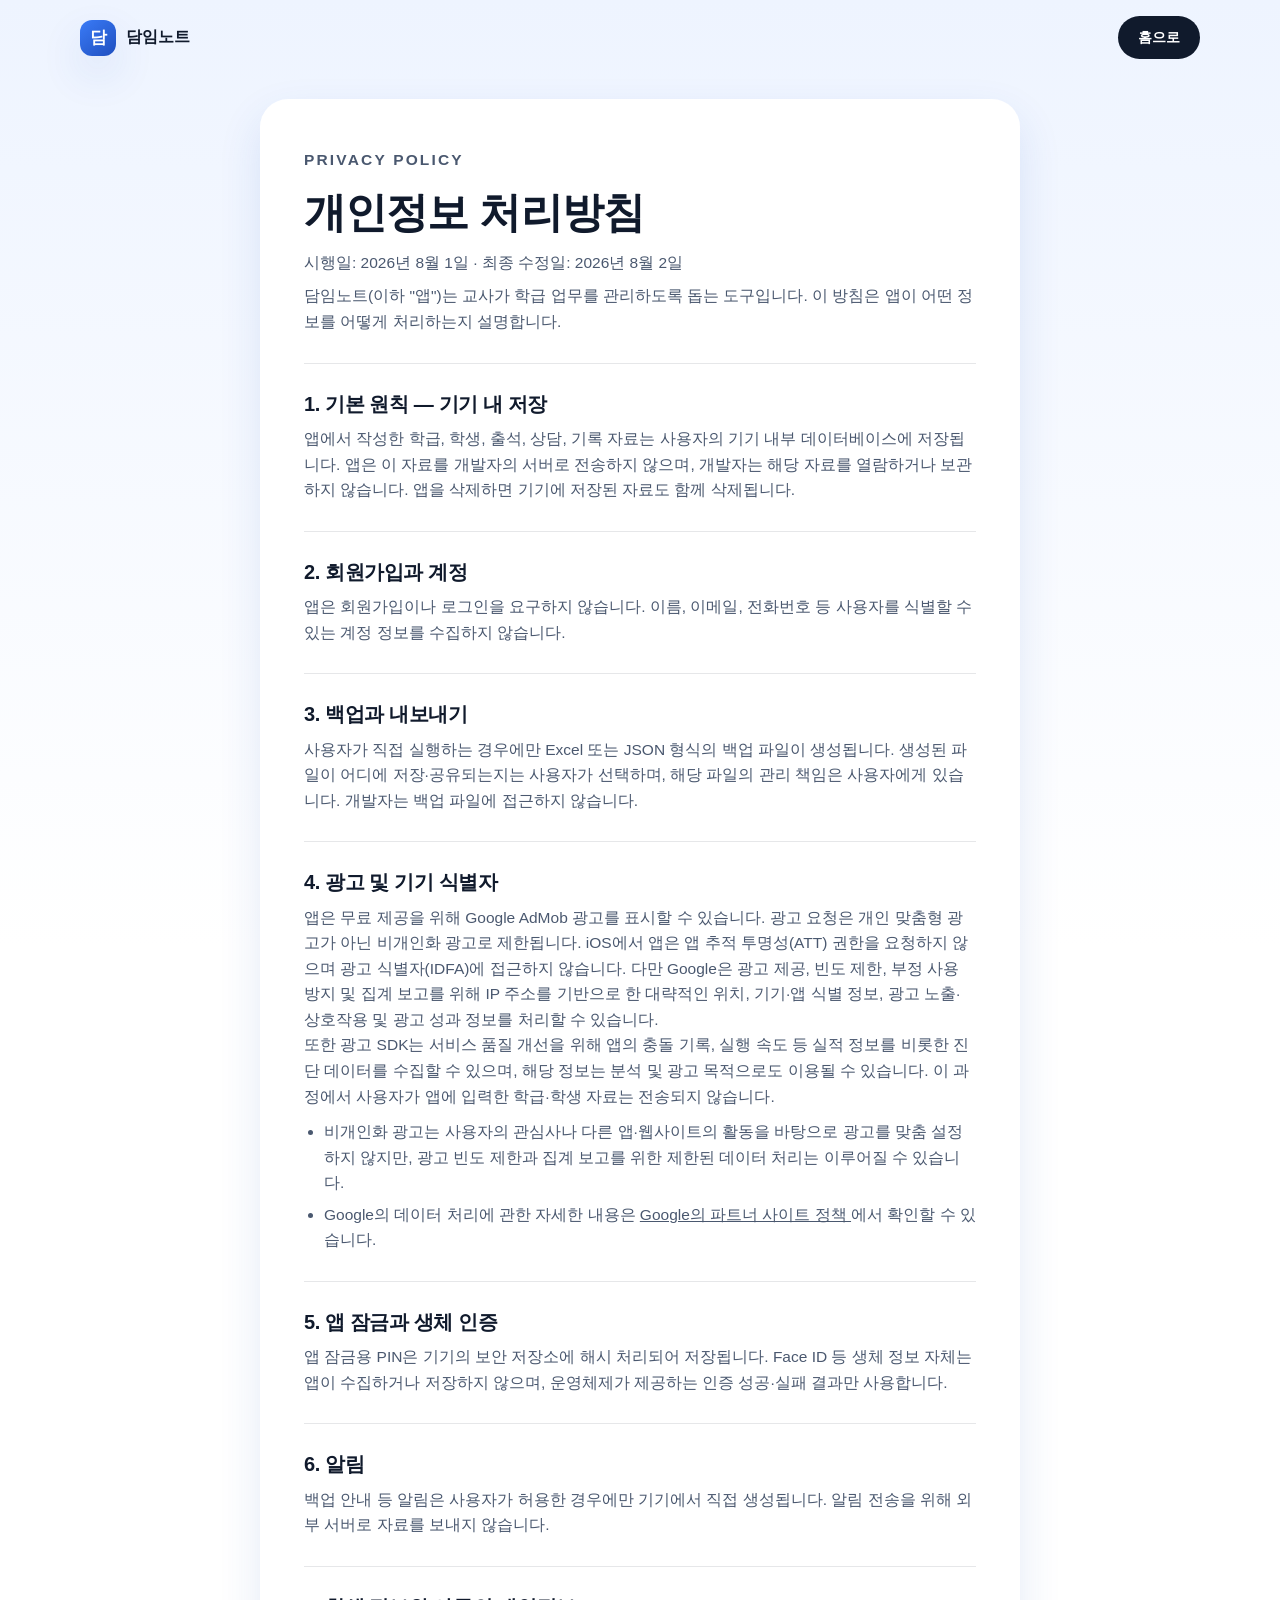
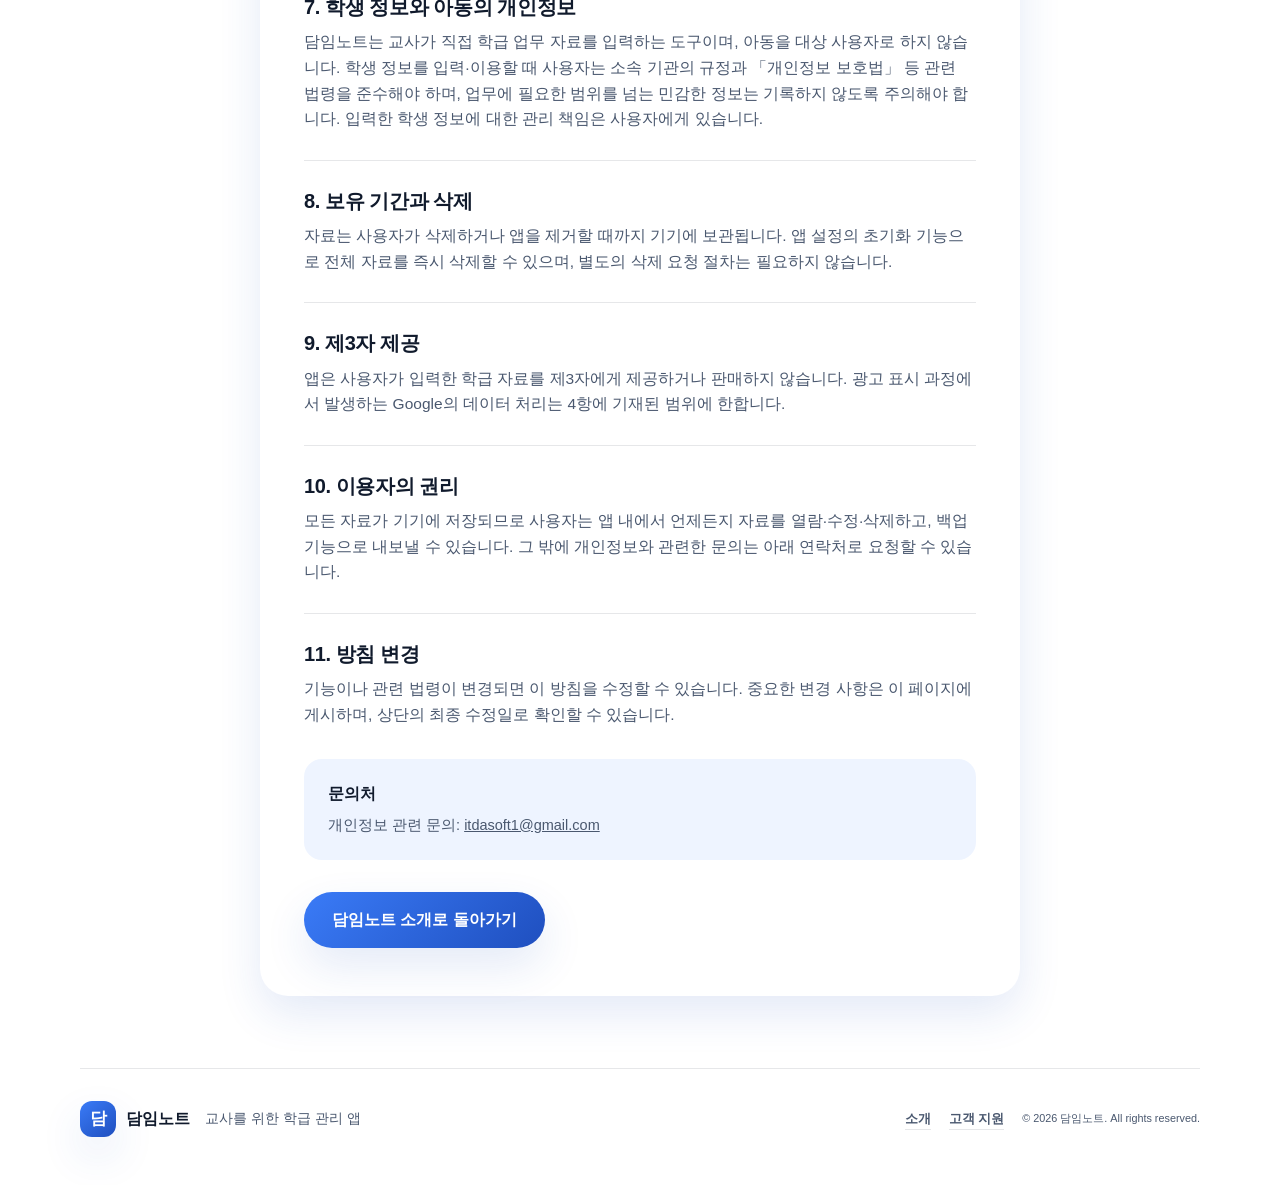
==== commit a9449ec5: "ATT 없는 비개인화 광고 정책 반영" ====
--- a/privacy.html
+++ b/privacy.html
@@ -70,8 +70,11 @@
         <h2>4. 광고 및 기기 식별자</h2>
         <p>
           앱은 무료 제공을 위해 Google AdMob 광고를 표시할 수 있습니다. 광고
-          제공 과정에서 Google이 광고 식별자(IDFA), 대략적인 위치, 기기 정보 및
-          광고 성과 정보를 처리할 수 있습니다.
+          요청은 개인 맞춤형 광고가 아닌 비개인화 광고로 제한됩니다. iOS에서 앱은
+          앱 추적 투명성(ATT) 권한을 요청하지 않으며 광고 식별자(IDFA)에 접근하지
+          않습니다. 다만 Google은 광고 제공, 빈도 제한, 부정 사용 방지 및 집계
+          보고를 위해 IP 주소를 기반으로 한 대략적인 위치, 기기·앱 식별 정보,
+          광고 노출·상호작용 및 광고 성과 정보를 처리할 수 있습니다.
         </p>
         <p>
           또한 광고 SDK는 서비스 품질 개선을 위해 앱의 충돌 기록, 실행 속도 등
@@ -81,13 +84,9 @@
         </p>
         <ul>
           <li>
-            iOS에서는 앱 추적 투명성(ATT) 안내를 통해 추적 허용 여부를 직접
-            선택할 수 있으며, 허용하지 않아도 앱의 모든 기능을 사용할 수
-            있습니다.
-          </li>
-          <li>
-            설정 &gt; 개인정보 보호 및 보안 &gt; 추적에서 언제든 선택을 변경할 수
-            있습니다.
+            비개인화 광고는 사용자의 관심사나 다른 앱·웹사이트의 활동을 바탕으로
+            광고를 맞춤 설정하지 않지만, 광고 빈도 제한과 집계 보고를 위한 제한된
+            데이터 처리는 이루어질 수 있습니다.
           </li>
           <li>
             Google의 데이터 처리에 관한 자세한 내용은
